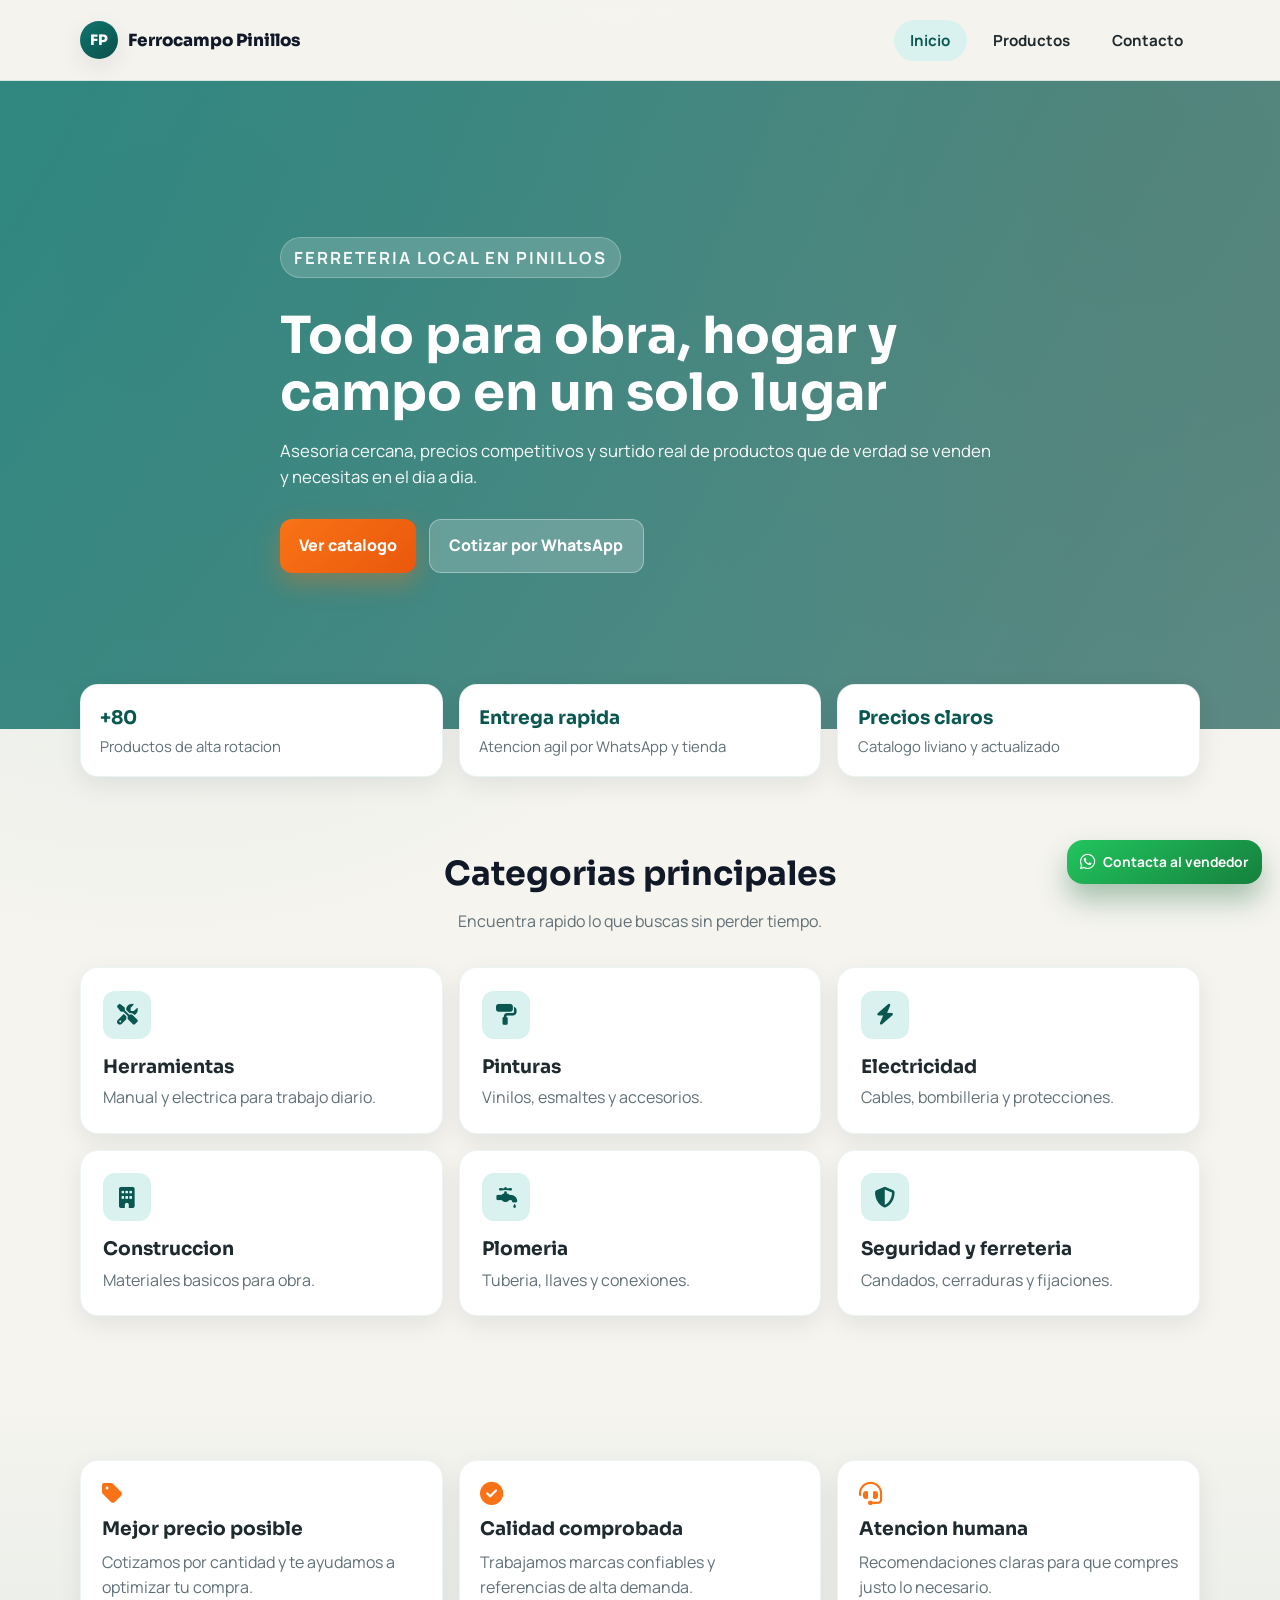
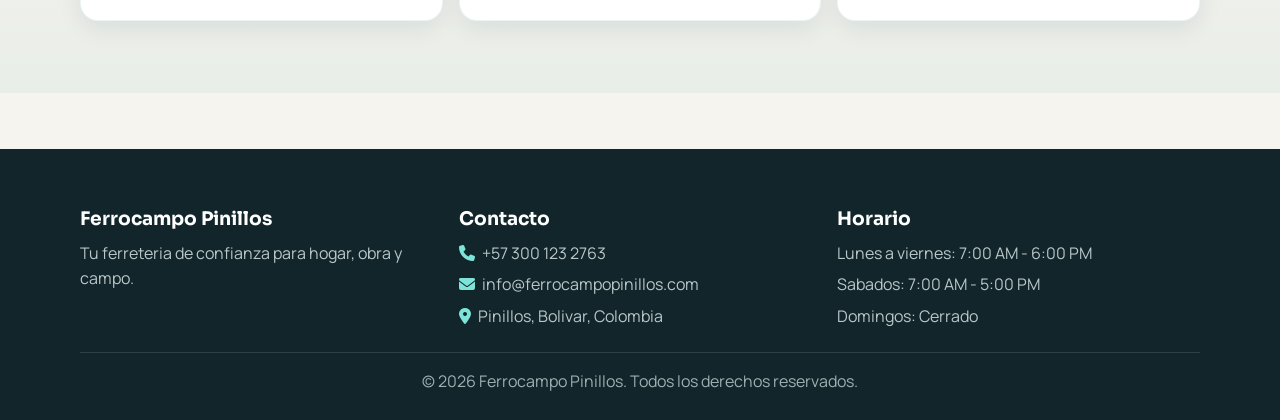
==== index.html @ fdd54530 "first commit" ====
<!DOCTYPE html>
<html lang="es">
<head>
    <meta charset="UTF-8">
    <meta name="viewport" content="width=device-width, initial-scale=1.0">
    <title>Ferrocampo Pinillos - Ferreteria</title>
    <link rel="preconnect" href="https://fonts.googleapis.com">
    <link rel="preconnect" href="https://fonts.gstatic.com" crossorigin>
    <link href="https://fonts.googleapis.com/css2?family=Manrope:wght@400;600;700;800&family=Sora:wght@600;700;800&display=swap" rel="stylesheet">
    <link rel="stylesheet" href="css/style.css">
    <link rel="stylesheet" href="https://cdnjs.cloudflare.com/ajax/libs/font-awesome/6.4.0/css/all.min.css">
</head>
<body>
    <header class="header">
        <div class="container nav-wrap">
            <a class="logo" href="index.html" aria-label="Ir al inicio">
                <span class="logo-mark">FP</span>
                <span class="logo-text">Ferrocampo Pinillos</span>
            </a>

            <button class="nav-toggle" type="button" aria-label="Abrir menu" aria-expanded="false">
                <i class="fas fa-bars"></i>
            </button>

            <nav class="nav" id="main-nav">
                <ul>
                    <li><a href="index.html" class="active">Inicio</a></li>
                    <li><a href="productos.html">Productos</a></li>
                    <li><a href="contacto.html">Contacto</a></li>
                </ul>
            </nav>
        </div>
    </header>

    <main>
        <section class="hero">
            <div class="container hero-content">
                <p class="kicker">Ferreteria local en Pinillos</p>
                <h1>Todo para obra, hogar y campo en un solo lugar</h1>
                <p>Asesoria cercana, precios competitivos y surtido real de productos que de verdad se venden y necesitas en el dia a dia.</p>
                <div class="hero-actions">
                    <a href="productos.html" class="btn-primary">Ver catalogo</a>
                    <a href="https://wa.me/573001232763?text=Hola,%20quiero%20cotizar%20productos" class="btn-secondary" target="_blank">Cotizar por WhatsApp</a>
                </div>
            </div>
        </section>

        <section class="highlights">
            <div class="container stats-grid">
                <article class="stat-card">
                    <h3>+80</h3>
                    <p>Productos de alta rotacion</p>
                </article>
                <article class="stat-card">
                    <h3>Entrega rapida</h3>
                    <p>Atencion agil por WhatsApp y tienda</p>
                </article>
                <article class="stat-card">
                    <h3>Precios claros</h3>
                    <p>Catalogo liviano y actualizado</p>
                </article>
            </div>
        </section>

        <section class="categorias-destacadas">
            <div class="container">
                <div class="section-head">
                    <h2 class="section-title">Categorias principales</h2>
                    <p>Encuentra rapido lo que buscas sin perder tiempo.</p>
                </div>

                <div class="categorias-grid">
                    <article class="categoria-card">
                        <i class="fas fa-screwdriver-wrench"></i>
                        <h3>Herramientas</h3>
                        <p>Manual y electrica para trabajo diario.</p>
                    </article>
                    <article class="categoria-card">
                        <i class="fas fa-paint-roller"></i>
                        <h3>Pinturas</h3>
                        <p>Vinilos, esmaltes y accesorios.</p>
                    </article>
                    <article class="categoria-card">
                        <i class="fas fa-bolt"></i>
                        <h3>Electricidad</h3>
                        <p>Cables, bombilleria y protecciones.</p>
                    </article>
                    <article class="categoria-card">
                        <i class="fas fa-building"></i>
                        <h3>Construccion</h3>
                        <p>Materiales basicos para obra.</p>
                    </article>
                    <article class="categoria-card">
                        <i class="fas fa-faucet-drip"></i>
                        <h3>Plomeria</h3>
                        <p>Tuberia, llaves y conexiones.</p>
                    </article>
                    <article class="categoria-card">
                        <i class="fas fa-shield-alt"></i>
                        <h3>Seguridad y ferreteria</h3>
                        <p>Candados, cerraduras y fijaciones.</p>
                    </article>
                </div>
            </div>
        </section>

        <section class="caracteristicas">
            <div class="container caracteristicas-grid">
                <article class="caracteristica">
                    <i class="fas fa-tag"></i>
                    <h3>Mejor precio posible</h3>
                    <p>Cotizamos por cantidad y te ayudamos a optimizar tu compra.</p>
                </article>
                <article class="caracteristica">
                    <i class="fas fa-check-circle"></i>
                    <h3>Calidad comprobada</h3>
                    <p>Trabajamos marcas confiables y referencias de alta demanda.</p>
                </article>
                <article class="caracteristica">
                    <i class="fas fa-headset"></i>
                    <h3>Atencion humana</h3>
                    <p>Recomendaciones claras para que compres justo lo necesario.</p>
                </article>
            </div>
        </section>
    </main>

    <footer class="footer">
        <div class="container">
            <div class="footer-content">
                <div class="footer-section">
                    <h3>Ferrocampo Pinillos</h3>
                    <p>Tu ferreteria de confianza para hogar, obra y campo.</p>
                </div>
                <div class="footer-section">
                    <h3>Contacto</h3>
                    <p><i class="fas fa-phone"></i> +57 300 123 2763</p>
                    <p><i class="fas fa-envelope"></i> info@ferrocampopinillos.com</p>
                    <p><i class="fas fa-map-marker-alt"></i> Pinillos, Bolivar, Colombia</p>
                </div>
                <div class="footer-section">
                    <h3>Horario</h3>
                    <p>Lunes a viernes: 7:00 AM - 6:00 PM</p>
                    <p>Sabados: 7:00 AM - 5:00 PM</p>
                    <p>Domingos: Cerrado</p>
                </div>
            </div>
            <div class="footer-bottom">
                <p>&copy; 2026 Ferrocampo Pinillos. Todos los derechos reservados.</p>
            </div>
        </div>
    </footer>

    <a href="https://wa.me/573001232763?text=Hola,%20necesito%20informacion%20sobre%20productos%20de%20la%20ferreteria" class="whatsapp-float" target="_blank" title="Contactanos por WhatsApp">
        <i class="fab fa-whatsapp"></i>
        <span>Contacta al vendedor</span>
    </a>

    <script src="js/script.js"></script>
</body>
</html>
---- css/style.css ----
* {
    margin: 0;
    padding: 0;
    box-sizing: border-box;
}

:root {
    --bg: #f5f4ef;
    --bg-soft: #efece2;
    --surface: #ffffff;
    --surface-2: #f8f9fb;
    --text: #1f2a2e;
    --muted: #617076;
    --brand: #0f766e;
    --brand-strong: #0a5751;
    --brand-soft: #d9f2ef;
    --accent: #f97316;
    --ink: #111827;
    --ring: rgba(15, 118, 110, 0.2);
    --header-h: 80px;
    --shadow-sm: 0 8px 24px rgba(17, 24, 39, 0.08);
    --shadow-md: 0 20px 45px rgba(17, 24, 39, 0.12);
    --radius-sm: 12px;
    --radius-md: 18px;
    --radius-lg: 28px;
}

html {
    scroll-behavior: smooth;
}

body {
    font-family: "Manrope", sans-serif;
    color: var(--text);
    background:
        radial-gradient(circle at 12% 12%, rgba(15, 118, 110, 0.09), transparent 34%),
        radial-gradient(circle at 88% 8%, rgba(249, 115, 22, 0.12), transparent 28%),
        var(--bg);
    line-height: 1.55;
}

.container {
    width: min(1120px, 92%);
    margin-inline: auto;
}

.sr-only {
    position: absolute;
    width: 1px;
    height: 1px;
    padding: 0;
    margin: -1px;
    overflow: hidden;
    clip: rect(0, 0, 0, 0);
    border: 0;
}

.header {
    position: sticky;
    top: 0;
    z-index: 1100;
    backdrop-filter: blur(8px);
    background: rgba(245, 244, 239, 0.94);
    border-bottom: 1px solid rgba(15, 118, 110, 0.12);
}

.nav-wrap {
    min-height: var(--header-h);
    display: flex;
    align-items: center;
    justify-content: space-between;
    gap: 1rem;
}

.logo {
    text-decoration: none;
    display: inline-flex;
    align-items: center;
    gap: 0.65rem;
}

.logo-mark {
    width: 38px;
    height: 38px;
    border-radius: 50%;
    display: inline-flex;
    align-items: center;
    justify-content: center;
    font: 800 0.9rem "Sora", sans-serif;
    color: #fff;
    background: linear-gradient(140deg, var(--brand), #0b4f4a);
    box-shadow: var(--shadow-sm);
}

.logo-text {
    font: 800 1.05rem "Sora", sans-serif;
    color: var(--ink);
}

.nav ul {
    display: flex;
    list-style: none;
    gap: 0.55rem;
}

.nav a {
    text-decoration: none;
    color: var(--text);
    font-weight: 700;
    font-size: 0.95rem;
    border-radius: 999px;
    padding: 0.62rem 1.05rem;
    transition: all 0.25s ease;
}

.nav a:hover,
.nav a.active {
    color: var(--brand-strong);
    background: var(--brand-soft);
}

.nav-toggle {
    display: none;
    width: 42px;
    height: 42px;
    border: 1px solid rgba(15, 118, 110, 0.25);
    border-radius: 11px;
    background: var(--surface);
    color: var(--brand-strong);
    cursor: pointer;
}

.hero {
    position: relative;
    min-height: 72vh;
    display: grid;
    align-items: center;
    padding: 4rem 0;
}

.hero::before {
    content: "";
    position: absolute;
    inset: 0;
    background:
        linear-gradient(120deg, rgba(15, 118, 110, 0.85), rgba(11, 79, 74, 0.65)),
        url("https://images.unsplash.com/photo-1504307651254-35680f356dfd?auto=format&fit=crop&w=1400&q=80") center/cover;
    z-index: -1;
}

.hero.hero-productos::before {
    background:
        linear-gradient(120deg, rgba(15, 118, 110, 0.85), rgba(249, 115, 22, 0.45)),
        url("https://images.unsplash.com/photo-1504148455328-c376907d081c?auto=format&fit=crop&w=1400&q=80") center/cover;
}

.hero.hero-contacto::before {
    background:
        linear-gradient(120deg, rgba(17, 24, 39, 0.78), rgba(15, 118, 110, 0.65)),
        url("https://images.unsplash.com/photo-1497366754035-f200968a6e72?auto=format&fit=crop&w=1400&q=80") center/cover;
}

.hero-content {
    color: #fff;
    max-width: 720px;
    animation: fadeUp 0.7s ease;
}

.kicker {
    display: inline-block;
    font-size: 0.76rem;
    letter-spacing: 0.12em;
    text-transform: uppercase;
    font-weight: 700;
    background: rgba(255, 255, 255, 0.18);
    border: 1px solid rgba(255, 255, 255, 0.25);
    border-radius: 999px;
    padding: 0.4rem 0.8rem;
    margin-bottom: 1rem;
}

.hero h1 {
    font-family: "Sora", sans-serif;
    font-size: clamp(1.85rem, 4vw, 3.2rem);
    line-height: 1.12;
    margin-bottom: 1rem;
}

.hero p {
    font-size: 1.05rem;
    margin-bottom: 1.8rem;
    opacity: 0.96;
}

.hero-actions {
    display: flex;
    flex-wrap: wrap;
    gap: 0.8rem;
}

.btn-primary,
.btn-secondary {
    text-decoration: none;
    display: inline-flex;
    align-items: center;
    justify-content: center;
    padding: 0.85rem 1.2rem;
    border-radius: 12px;
    font-weight: 800;
    transition: transform 0.2s ease, box-shadow 0.2s ease, background 0.2s ease;
}

.btn-primary {
    color: #fff;
    background: linear-gradient(135deg, var(--accent), #ea580c);
    box-shadow: 0 10px 24px rgba(249, 115, 22, 0.35);
}

.btn-secondary {
    color: #fff;
    background: rgba(255, 255, 255, 0.2);
    border: 1px solid rgba(255, 255, 255, 0.35);
}

.btn-primary:hover,
.btn-secondary:hover {
    transform: translateY(-2px);
}

.section-head {
    text-align: center;
    margin-bottom: 2.1rem;
}

.section-title {
    font-family: "Sora", sans-serif;
    font-size: clamp(1.55rem, 2.6vw, 2.3rem);
    color: var(--ink);
    margin-bottom: 0.55rem;
}

.section-head p {
    color: var(--muted);
    max-width: 720px;
    margin-inline: auto;
}

.highlights {
    margin-top: -2.8rem;
    position: relative;
    z-index: 4;
}

.stats-grid {
    display: grid;
    grid-template-columns: repeat(3, minmax(0, 1fr));
    gap: 1rem;
}

.stat-card {
    background: var(--surface);
    border-radius: var(--radius-md);
    padding: 1.1rem 1.2rem;
    box-shadow: var(--shadow-sm);
    border: 1px solid rgba(15, 118, 110, 0.09);
}

.stat-card h3 {
    font-family: "Sora", sans-serif;
    color: var(--brand-strong);
    margin-bottom: 0.2rem;
}

.stat-card p {
    color: var(--muted);
    font-size: 0.93rem;
}

.categorias-destacadas,
.caracteristicas,
.productos-section,
.tabla-section,
.contacto-section {
    padding: 4.5rem 0;
}

.categorias-grid {
    display: grid;
    grid-template-columns: repeat(3, minmax(0, 1fr));
    gap: 1rem;
}

.categoria-card,
.caracteristica,
.contacto-info {
    background: var(--surface);
    border-radius: var(--radius-md);
    box-shadow: var(--shadow-sm);
    border: 1px solid rgba(15, 118, 110, 0.08);
}

.categoria-card {
    padding: 1.4rem;
    transition: transform 0.2s ease;
}

.categoria-card:hover {
    transform: translateY(-4px);
}

.categoria-card i {
    width: 48px;
    height: 48px;
    border-radius: 12px;
    display: inline-flex;
    align-items: center;
    justify-content: center;
    font-size: 1.3rem;
    color: var(--brand-strong);
    background: var(--brand-soft);
    margin-bottom: 0.8rem;
}

.categoria-card h3 {
    font-family: "Sora", sans-serif;
    margin-bottom: 0.3rem;
}

.categoria-card p,
.caracteristica p,
.contacto-item p {
    color: var(--muted);
}

.caracteristicas {
    background: linear-gradient(180deg, transparent, rgba(15, 118, 110, 0.05));
}

.caracteristicas-grid {
    display: grid;
    grid-template-columns: repeat(3, minmax(0, 1fr));
    gap: 1rem;
}

.caracteristica {
    padding: 1.3rem;
}

.caracteristica i {
    color: var(--accent);
    font-size: 1.45rem;
    margin-bottom: 0.6rem;
}

.caracteristica h3 {
    font-family: "Sora", sans-serif;
    margin-bottom: 0.4rem;
}

.filtros {
    display: flex;
    justify-content: center;
    flex-wrap: wrap;
    gap: 0.55rem;
    margin-bottom: 1.15rem;
}

.filtro-btn {
    border: 1px solid rgba(15, 118, 110, 0.24);
    background: var(--surface);
    color: var(--brand-strong);
    border-radius: 999px;
    padding: 0.55rem 1rem;
    cursor: pointer;
    font-weight: 700;
    transition: all 0.2s ease;
}

.filtro-btn:hover,
.filtro-btn.active {
    background: var(--brand-soft);
    border-color: rgba(15, 118, 110, 0.35);
}

.buscador {
    position: relative;
    max-width: 620px;
    margin: 0 auto 2rem;
}

.buscador input {
    width: 100%;
    background: var(--surface);
    border: 1px solid rgba(15, 118, 110, 0.22);
    border-radius: 14px;
    padding: 0.95rem 2.9rem 0.95rem 1rem;
    outline: none;
    transition: box-shadow 0.2s ease, border-color 0.2s ease;
}

.buscador input:focus {
    border-color: var(--brand);
    box-shadow: 0 0 0 4px var(--ring);
}

.buscador i {
    position: absolute;
    top: 50%;
    right: 1rem;
    transform: translateY(-50%);
    color: var(--brand-strong);
}

.productos-grid {
    display: grid;
    grid-template-columns: repeat(4, minmax(0, 1fr));
    gap: 0.95rem;
}

.producto-card {
    background: var(--surface);
    border-radius: var(--radius-md);
    border: 1px solid rgba(15, 118, 110, 0.08);
    padding: 1.05rem;
    box-shadow: var(--shadow-sm);
    transition: transform 0.2s ease;
}

.producto-card:hover {
    transform: translateY(-4px);
}

.producto-imagen {
    width: 54px;
    height: 54px;
    border-radius: 14px;
    background: var(--brand-soft);
    color: var(--brand-strong);
    display: flex;
    align-items: center;
    justify-content: center;
    font-size: 1.3rem;
    margin-bottom: 0.8rem;
}

.producto-card h3 {
    font-size: 1rem;
    margin-bottom: 0.38rem;
    font-family: "Sora", sans-serif;
}

.producto-descripcion {
    font-size: 0.89rem;
    color: var(--muted);
    margin-bottom: 0.68rem;
}

.producto-precio {
    color: var(--brand-strong);
    font-weight: 800;
    font-size: 1.1rem;
    margin-bottom: 0.6rem;
}

.categoria-tag {
    font-size: 0.76rem;
    font-weight: 700;
    color: #fff;
    background: linear-gradient(145deg, var(--brand), var(--brand-strong));
    border-radius: 999px;
    display: inline-flex;
    padding: 0.25rem 0.7rem;
}

.producto-card.hidden,
.producto-row.hidden {
    display: none;
}

.tabla-section {
    padding-top: 1.5rem;
}

.tabla-wrap {
    overflow-x: auto;
    background: var(--surface);
    border-radius: var(--radius-md);
    border: 1px solid rgba(15, 118, 110, 0.12);
    box-shadow: var(--shadow-sm);
}

.productos-tabla {
    width: 100%;
    border-collapse: collapse;
    min-width: 680px;
}

.productos-tabla th,
.productos-tabla td {
    text-align: left;
    padding: 0.9rem 1rem;
    border-bottom: 1px solid rgba(15, 118, 110, 0.08);
}

.productos-tabla thead th {
    font-family: "Sora", sans-serif;
    font-size: 0.88rem;
    letter-spacing: 0.04em;
    text-transform: uppercase;
    color: var(--brand-strong);
    background: var(--surface-2);
}

.productos-tabla tbody tr:hover {
    background: #f2fdfa;
}

.nota-precios {
    margin-top: 0.9rem;
    color: var(--muted);
    text-align: center;
}

.productos-contador {
    margin-top: 1rem;
    text-align: center;
    color: var(--muted);
    font-weight: 600;
}

.contacto-content {
    display: grid;
    grid-template-columns: 1fr;
    max-width: 760px;
    margin: 0 auto;
}

.contacto-info {
    padding: 1.6rem;
}

.contacto-info-title {
    font-family: "Sora", sans-serif;
    color: var(--brand-strong);
    margin-bottom: 1rem;
}

.contacto-item {
    display: flex;
    gap: 0.85rem;
    align-items: flex-start;
    padding: 0.9rem 0;
    border-bottom: 1px dashed rgba(15, 118, 110, 0.15);
}

.contacto-item:last-child {
    border-bottom: 0;
}

.contacto-item i {
    width: 34px;
    height: 34px;
    border-radius: 9px;
    background: var(--brand-soft);
    color: var(--brand-strong);
    display: inline-flex;
    justify-content: center;
    align-items: center;
    font-size: 0.95rem;
}

.contacto-item h3 {
    font-size: 1rem;
    margin-bottom: 0.2rem;
}

.whatsapp-icon {
    background: #dcfce7;
    color: #166534;
}

.whatsapp-link {
    text-decoration: none;
    color: #166534;
    font-weight: 700;
    display: inline-flex;
    gap: 0.4rem;
    align-items: center;
}

.footer {
    background: #12252a;
    color: #dce7e7;
    padding: 3.4rem 0 1.6rem;
    margin-top: 3.5rem;
}

.footer-content {
    display: grid;
    grid-template-columns: repeat(3, minmax(0, 1fr));
    gap: 1rem;
}

.footer-section h3 {
    color: #fff;
    font-family: "Sora", sans-serif;
    margin-bottom: 0.55rem;
}

.footer-section p {
    margin-bottom: 0.4rem;
    color: #b9c7c8;
}

.footer-section i {
    color: #7ee3d8;
    margin-right: 0.3rem;
}

.footer-bottom {
    margin-top: 1.1rem;
    padding-top: 1rem;
    border-top: 1px solid rgba(255, 255, 255, 0.12);
    text-align: center;
    color: #9db0b1;
}

.whatsapp-float {
    position: fixed;
    right: 18px;
    bottom: 16px;
    z-index: 1200;
    color: #fff;
    text-decoration: none;
    background: linear-gradient(145deg, #22c55e, #15803d);
    border-radius: 16px;
    padding: 0.7rem 0.85rem;
    box-shadow: 0 16px 28px rgba(22, 101, 52, 0.35);
    display: inline-flex;
    align-items: center;
    gap: 0.5rem;
    font-weight: 700;
    font-size: 0.86rem;
}

.whatsapp-float i {
    font-size: 1.1rem;
}

@keyframes fadeUp {
    from {
        opacity: 0;
        transform: translateY(10px);
    }
    to {
        opacity: 1;
        transform: translateY(0);
    }
}

@media (max-width: 1024px) {
    .productos-grid {
        grid-template-columns: repeat(3, minmax(0, 1fr));
    }

    .categorias-grid,
    .caracteristicas-grid,
    .stats-grid,
    .footer-content {
        grid-template-columns: repeat(2, minmax(0, 1fr));
    }
}

@media (max-width: 760px) {
    .header {
        border-bottom-color: rgba(15, 118, 110, 0.2);
    }

    .nav-toggle {
        display: inline-flex;
        align-items: center;
        justify-content: center;
    }

    .nav {
        position: absolute;
        top: var(--header-h);
        left: 0;
        right: 0;
        background: rgba(245, 244, 239, 0.98);
        border-bottom: 1px solid rgba(15, 118, 110, 0.14);
        padding: 0.9rem;
        display: none;
    }

    .nav.open {
        display: block;
        animation: fadeUp 0.2s ease;
    }

    .nav ul {
        flex-direction: column;
    }

    .hero {
        min-height: 62vh;
        padding: 3rem 0;
    }

    .hero h1 {
        font-size: 2rem;
    }

    .hero p {
        font-size: 0.98rem;
    }

    .productos-grid,
    .categorias-grid,
    .caracteristicas-grid,
    .stats-grid,
    .footer-content {
        grid-template-columns: 1fr;
    }

    .whatsapp-float span {
        display: none;
    }

    .whatsapp-float {
        width: 46px;
        height: 46px;
        border-radius: 999px;
        justify-content: center;
        padding: 0;
    }
}
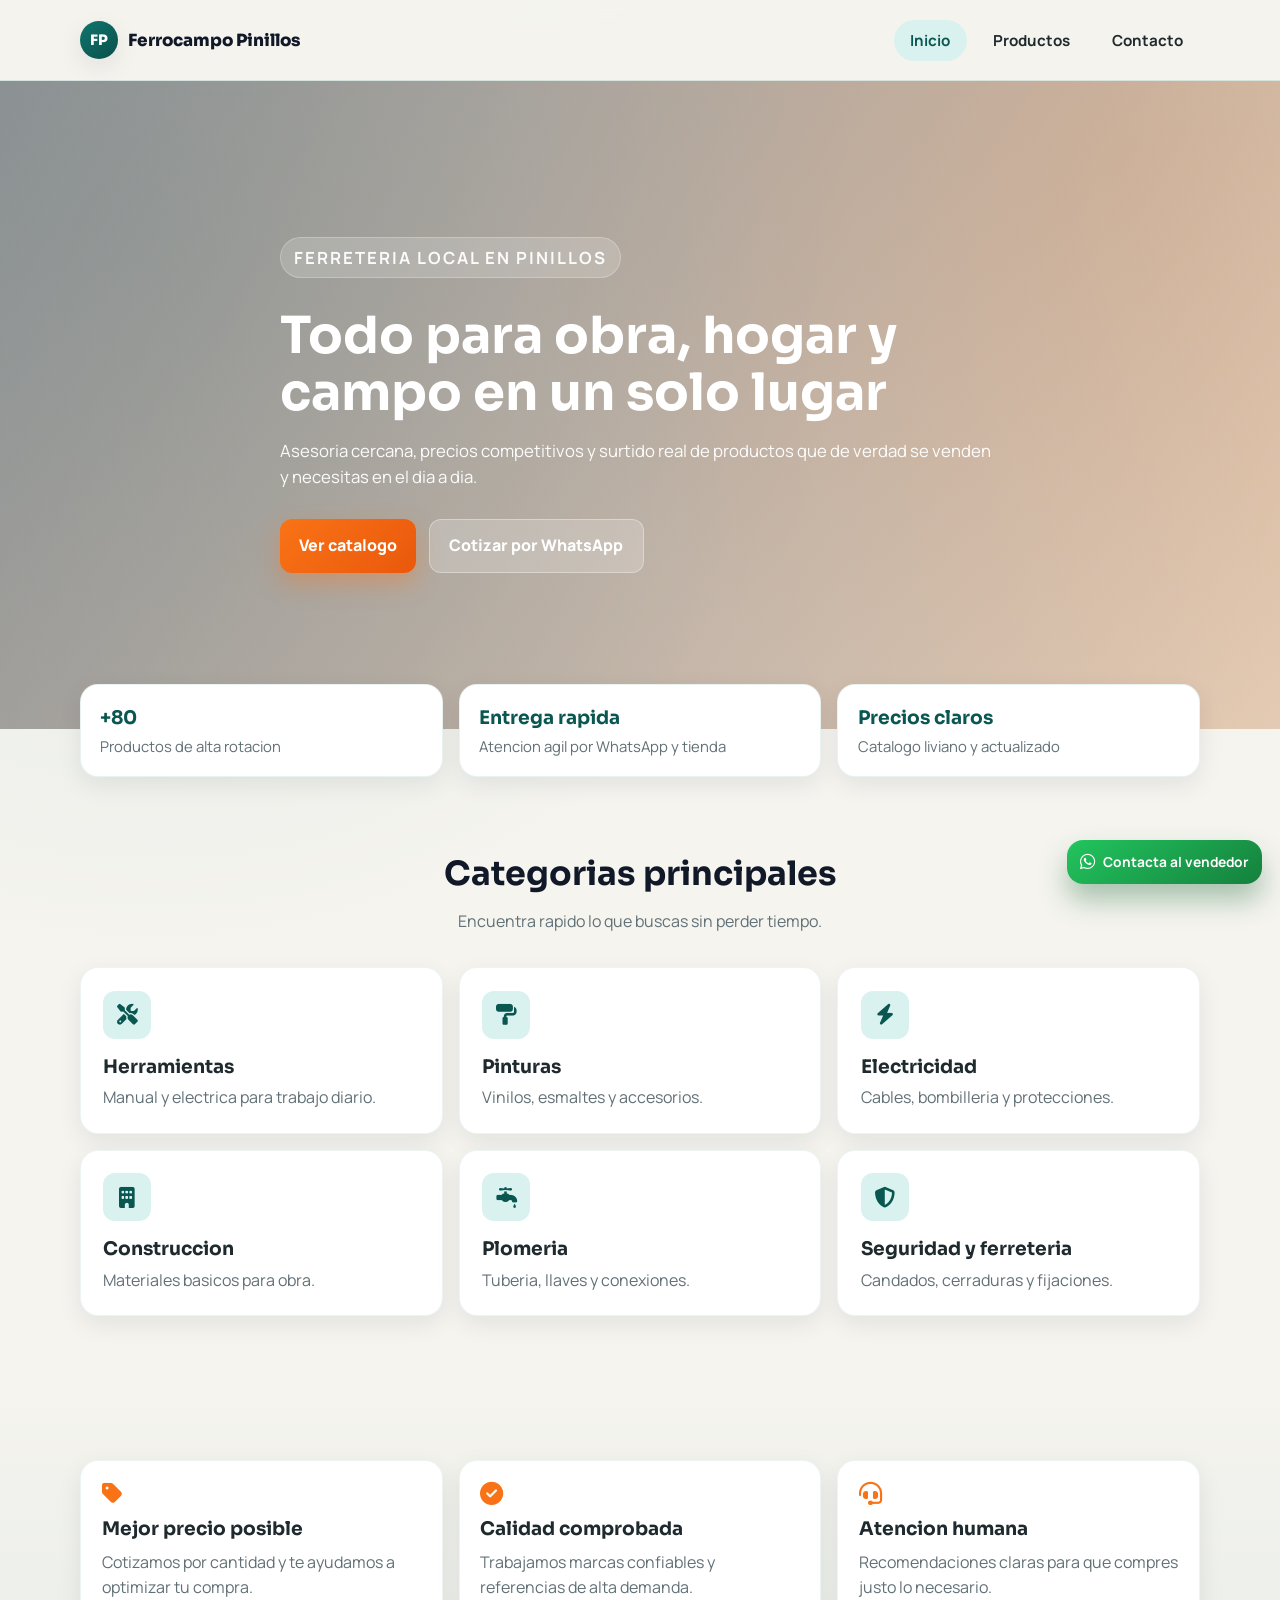
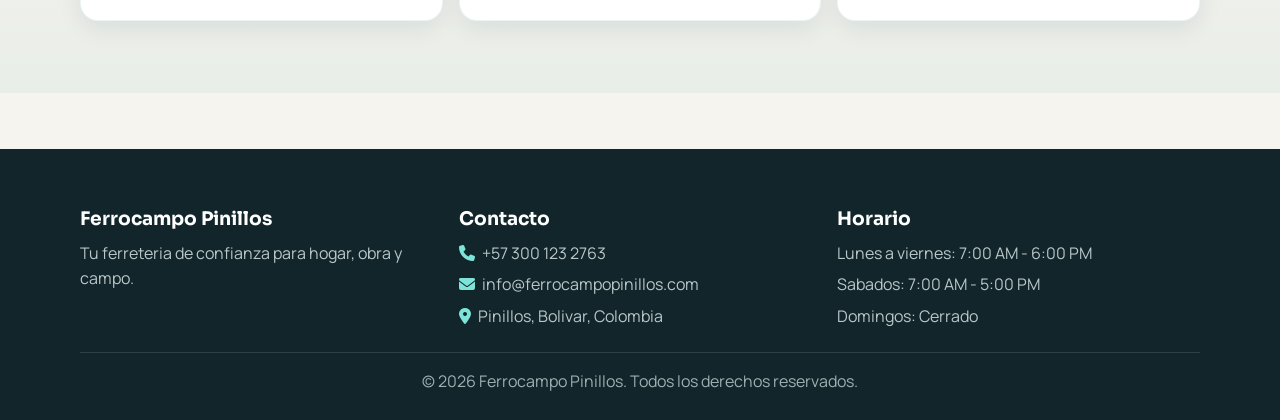
==== commit c9cd4105: "Bust cache for CSS and JS assets" ====
--- a/index.html
+++ b/index.html
@@ -7,7 +7,7 @@
     <link rel="preconnect" href="https://fonts.googleapis.com">
     <link rel="preconnect" href="https://fonts.gstatic.com" crossorigin>
     <link href="https://fonts.googleapis.com/css2?family=Manrope:wght@400;600;700;800&family=Sora:wght@600;700;800&display=swap" rel="stylesheet">
-    <link rel="stylesheet" href="css/style.css">
+    <link rel="stylesheet" href="css/style.css?v=20260406-1">
     <link rel="stylesheet" href="https://cdnjs.cloudflare.com/ajax/libs/font-awesome/6.4.0/css/all.min.css">
 </head>
 <body>
@@ -156,6 +156,6 @@
         <span>Contacta al vendedor</span>
     </a>
 
-    <script src="js/script.js"></script>
+    <script src="js/script.js?v=20260406-1"></script>
 </body>
 </html>
--- a/css/style.css
+++ b/css/style.css
@@ -143,7 +143,7 @@
     position: absolute;
     inset: 0;
     background:
-        linear-gradient(120deg, rgba(15, 118, 110, 0.85), rgba(11, 79, 74, 0.65)),
+        linear-gradient(120deg, rgba(28, 35, 46, 0.45), rgba(184, 96, 27, 0.28)),
         url("https://images.unsplash.com/photo-1504307651254-35680f356dfd?auto=format&fit=crop&w=1400&q=80") center/cover;
     z-index: -1;
 }
@@ -156,7 +156,7 @@
 
 .hero.hero-contacto::before {
     background:
-        linear-gradient(120deg, rgba(17, 24, 39, 0.78), rgba(15, 118, 110, 0.65)),
+    linear-gradient(120deg, rgba(22, 28, 38, 0.52), rgba(184, 96, 27, 0.24)),
         url("https://images.unsplash.com/photo-1497366754035-f200968a6e72?auto=format&fit=crop&w=1400&q=80") center/cover;
 }
 
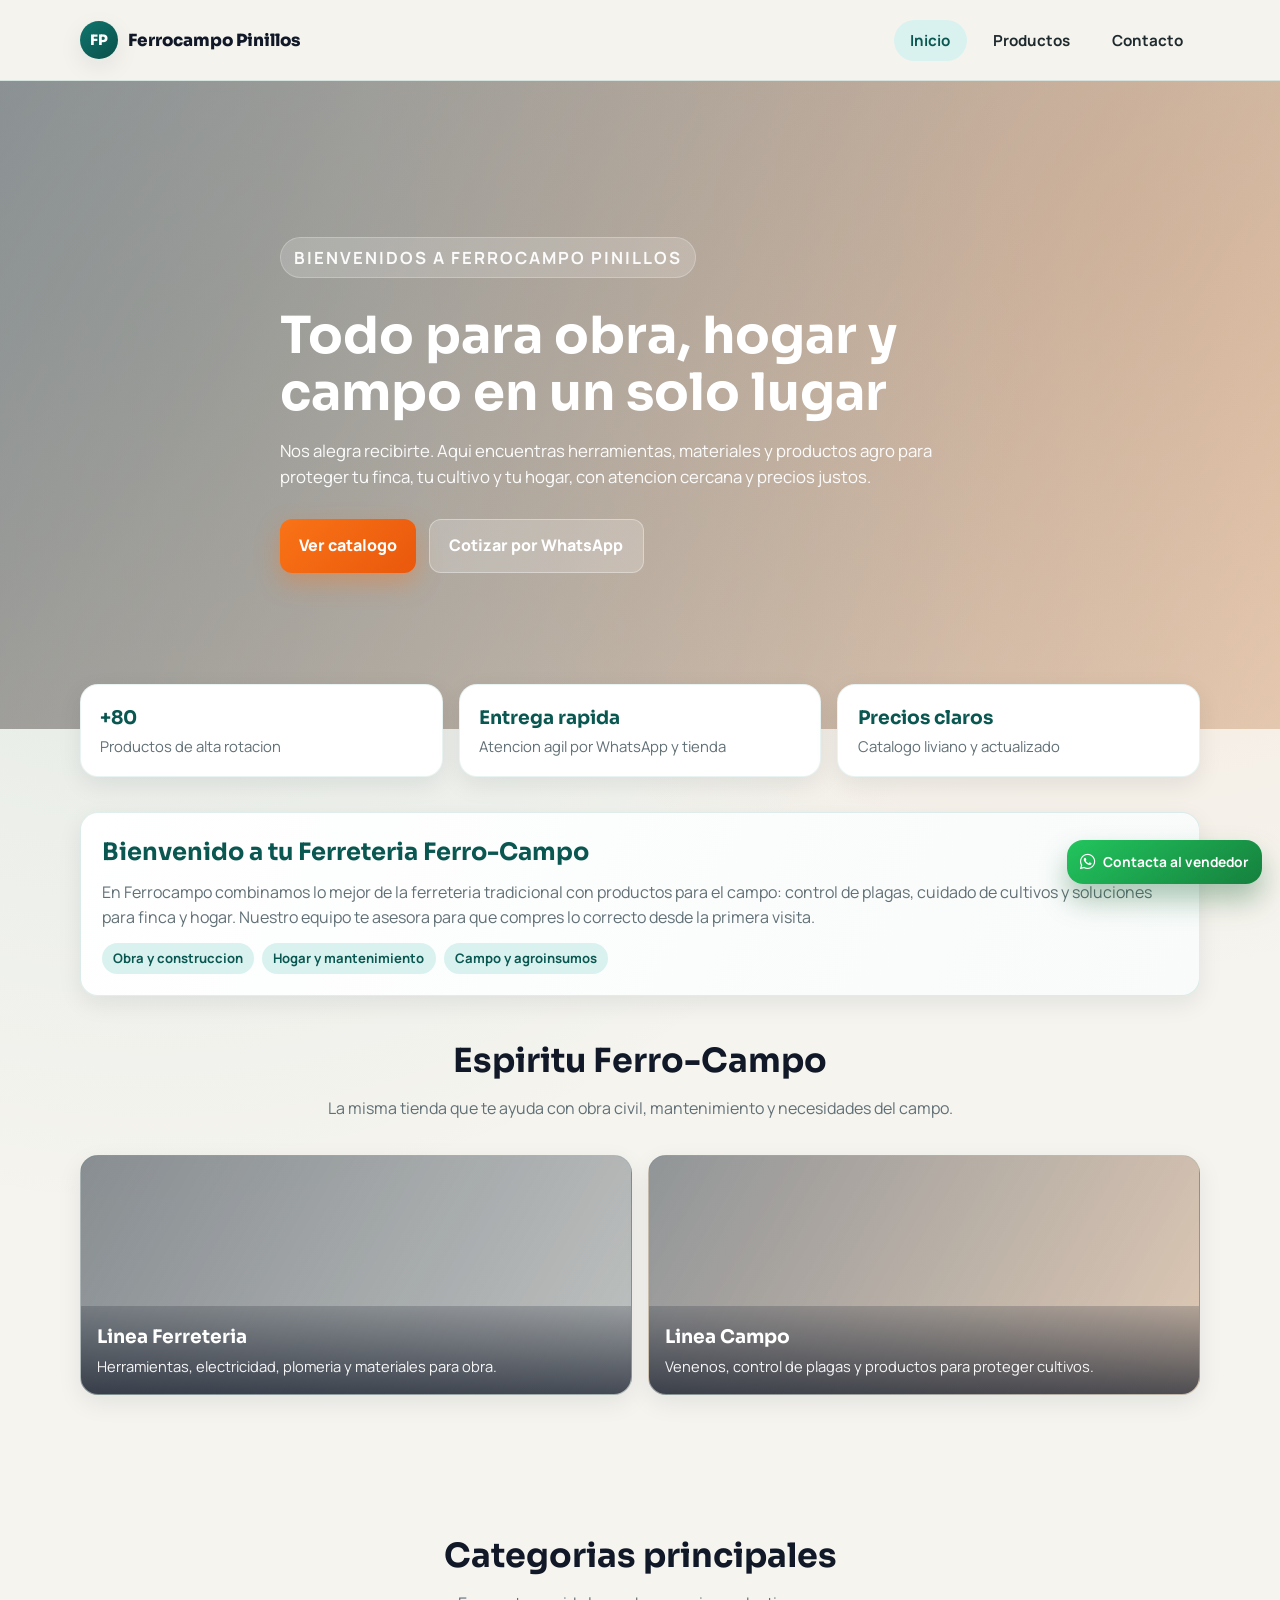
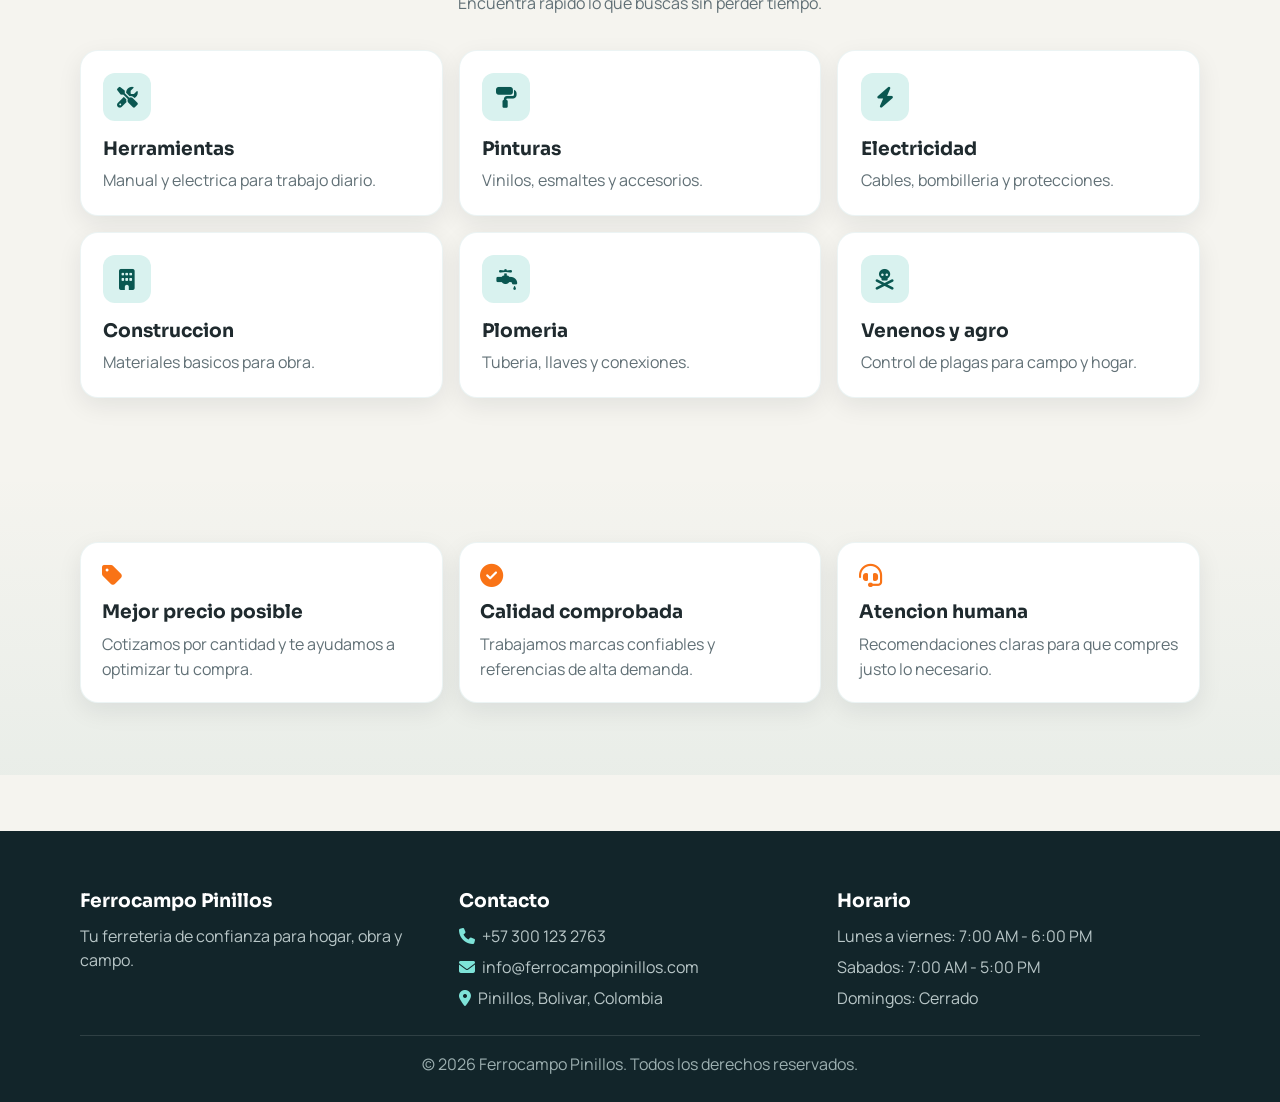
==== commit cfee0891: "Add ferrocampo welcome, agro visuals, and venom products" ====
--- a/index.html
+++ b/index.html
@@ -7,7 +7,7 @@
     <link rel="preconnect" href="https://fonts.googleapis.com">
     <link rel="preconnect" href="https://fonts.gstatic.com" crossorigin>
     <link href="https://fonts.googleapis.com/css2?family=Manrope:wght@400;600;700;800&family=Sora:wght@600;700;800&display=swap" rel="stylesheet">
-    <link rel="stylesheet" href="css/style.css?v=20260406-1">
+    <link rel="stylesheet" href="css/style.css?v=20260406-3">
     <link rel="stylesheet" href="https://cdnjs.cloudflare.com/ajax/libs/font-awesome/6.4.0/css/all.min.css">
 </head>
 <body>
@@ -35,9 +35,9 @@
     <main>
         <section class="hero">
             <div class="container hero-content">
-                <p class="kicker">Ferreteria local en Pinillos</p>
+                <p class="kicker">Bienvenidos a Ferrocampo Pinillos</p>
                 <h1>Todo para obra, hogar y campo en un solo lugar</h1>
-                <p>Asesoria cercana, precios competitivos y surtido real de productos que de verdad se venden y necesitas en el dia a dia.</p>
+                <p>Nos alegra recibirte. Aqui encuentras herramientas, materiales y productos agro para proteger tu finca, tu cultivo y tu hogar, con atencion cercana y precios justos.</p>
                 <div class="hero-actions">
                     <a href="productos.html" class="btn-primary">Ver catalogo</a>
                     <a href="https://wa.me/573001232763?text=Hola,%20quiero%20cotizar%20productos" class="btn-secondary" target="_blank">Cotizar por WhatsApp</a>
@@ -59,6 +59,43 @@
                     <h3>Precios claros</h3>
                     <p>Catalogo liviano y actualizado</p>
                 </article>
+            </div>
+        </section>
+
+        <section class="bienvenida">
+            <div class="container">
+                <article class="welcome-card">
+                    <h2>Bienvenido a tu Ferreteria Ferro-Campo</h2>
+                    <p>En Ferrocampo combinamos lo mejor de la ferreteria tradicional con productos para el campo: control de plagas, cuidado de cultivos y soluciones para finca y hogar. Nuestro equipo te asesora para que compres lo correcto desde la primera visita.</p>
+                    <div class="welcome-tags">
+                        <span>Obra y construccion</span>
+                        <span>Hogar y mantenimiento</span>
+                        <span>Campo y agroinsumos</span>
+                    </div>
+                </article>
+            </div>
+        </section>
+
+        <section class="ferrocampo-visual">
+            <div class="container">
+                <div class="section-head">
+                    <h2 class="section-title">Espiritu Ferro-Campo</h2>
+                    <p>La misma tienda que te ayuda con obra civil, mantenimiento y necesidades del campo.</p>
+                </div>
+                <div class="visual-grid">
+                    <article class="visual-card visual-ferro">
+                        <div class="visual-overlay">
+                            <h3>Linea Ferreteria</h3>
+                            <p>Herramientas, electricidad, plomeria y materiales para obra.</p>
+                        </div>
+                    </article>
+                    <article class="visual-card visual-campo">
+                        <div class="visual-overlay">
+                            <h3>Linea Campo</h3>
+                            <p>Venenos, control de plagas y productos para proteger cultivos.</p>
+                        </div>
+                    </article>
+                </div>
             </div>
         </section>
 
@@ -96,9 +133,9 @@
                         <p>Tuberia, llaves y conexiones.</p>
                     </article>
                     <article class="categoria-card">
-                        <i class="fas fa-shield-alt"></i>
-                        <h3>Seguridad y ferreteria</h3>
-                        <p>Candados, cerraduras y fijaciones.</p>
+                        <i class="fas fa-skull-crossbones"></i>
+                        <h3>Venenos y agro</h3>
+                        <p>Control de plagas para campo y hogar.</p>
                     </article>
                 </div>
             </div>
@@ -156,6 +193,6 @@
         <span>Contacta al vendedor</span>
     </a>
 
-    <script src="js/script.js?v=20260406-1"></script>
+    <script src="js/script.js?v=20260406-3"></script>
 </body>
 </html>
--- a/css/style.css
+++ b/css/style.css
@@ -150,13 +150,13 @@
 
 .hero.hero-productos::before {
     background:
-        linear-gradient(120deg, rgba(15, 118, 110, 0.85), rgba(249, 115, 22, 0.45)),
+        linear-gradient(120deg, rgba(25, 43, 62, 0.42), rgba(180, 97, 28, 0.34)),
         url("https://images.unsplash.com/photo-1504148455328-c376907d081c?auto=format&fit=crop&w=1400&q=80") center/cover;
 }
 
 .hero.hero-contacto::before {
     background:
-    linear-gradient(120deg, rgba(22, 28, 38, 0.52), rgba(184, 96, 27, 0.24)),
+        linear-gradient(120deg, rgba(22, 28, 38, 0.52), rgba(184, 96, 27, 0.24)),
         url("https://images.unsplash.com/photo-1497366754035-f200968a6e72?auto=format&fit=crop&w=1400&q=80") center/cover;
 }
 
@@ -249,6 +249,91 @@
     margin-top: -2.8rem;
     position: relative;
     z-index: 4;
+}
+
+.bienvenida {
+    padding: 2.2rem 0 1rem;
+}
+
+.welcome-card {
+    background: linear-gradient(120deg, #ffffff, #f8fbfa);
+    border-radius: var(--radius-md);
+    border: 1px solid rgba(15, 118, 110, 0.12);
+    box-shadow: var(--shadow-sm);
+    padding: 1.3rem;
+}
+
+.welcome-card h2 {
+    font-family: "Sora", sans-serif;
+    color: var(--brand-strong);
+    margin-bottom: 0.6rem;
+}
+
+.welcome-card p {
+    color: var(--muted);
+    margin-bottom: 0.8rem;
+}
+
+.welcome-tags {
+    display: flex;
+    flex-wrap: wrap;
+    gap: 0.5rem;
+}
+
+.welcome-tags span {
+    background: var(--brand-soft);
+    color: var(--brand-strong);
+    border-radius: 999px;
+    padding: 0.35rem 0.7rem;
+    font-size: 0.82rem;
+    font-weight: 700;
+}
+
+.ferrocampo-visual {
+    padding: 1.5rem 0 4rem;
+}
+
+.visual-grid {
+    display: grid;
+    grid-template-columns: repeat(2, minmax(0, 1fr));
+    gap: 1rem;
+}
+
+.visual-card {
+    min-height: 240px;
+    border-radius: var(--radius-md);
+    background-size: cover;
+    background-position: center;
+    overflow: hidden;
+    box-shadow: var(--shadow-sm);
+    border: 1px solid rgba(15, 118, 110, 0.08);
+    display: flex;
+    align-items: flex-end;
+}
+
+.visual-ferro {
+    background-image: linear-gradient(120deg, rgba(18, 31, 44, 0.48), rgba(18, 31, 44, 0.24)), url("https://images.unsplash.com/photo-1609205807107-e8ec2120f1aa?auto=format&fit=crop&w=1400&q=80");
+}
+
+.visual-campo {
+    background-image: linear-gradient(120deg, rgba(24, 33, 45, 0.45), rgba(166, 90, 29, 0.28)), url("https://images.unsplash.com/photo-1615818499660-30bb5816e1c7?auto=format&fit=crop&w=1400&q=80");
+}
+
+.visual-overlay {
+    width: 100%;
+    padding: 1rem;
+    color: #fff;
+    background: linear-gradient(to top, rgba(17, 24, 39, 0.7), rgba(17, 24, 39, 0.2));
+}
+
+.visual-overlay h3 {
+    font-family: "Sora", sans-serif;
+    margin-bottom: 0.25rem;
+}
+
+.visual-overlay p {
+    font-size: 0.92rem;
+    opacity: 0.95;
 }
 
 .stats-grid {
@@ -669,6 +754,10 @@
     .footer-content {
         grid-template-columns: repeat(2, minmax(0, 1fr));
     }
+
+    .visual-grid {
+        grid-template-columns: 1fr;
+    }
 }
 
 @media (max-width: 760px) {
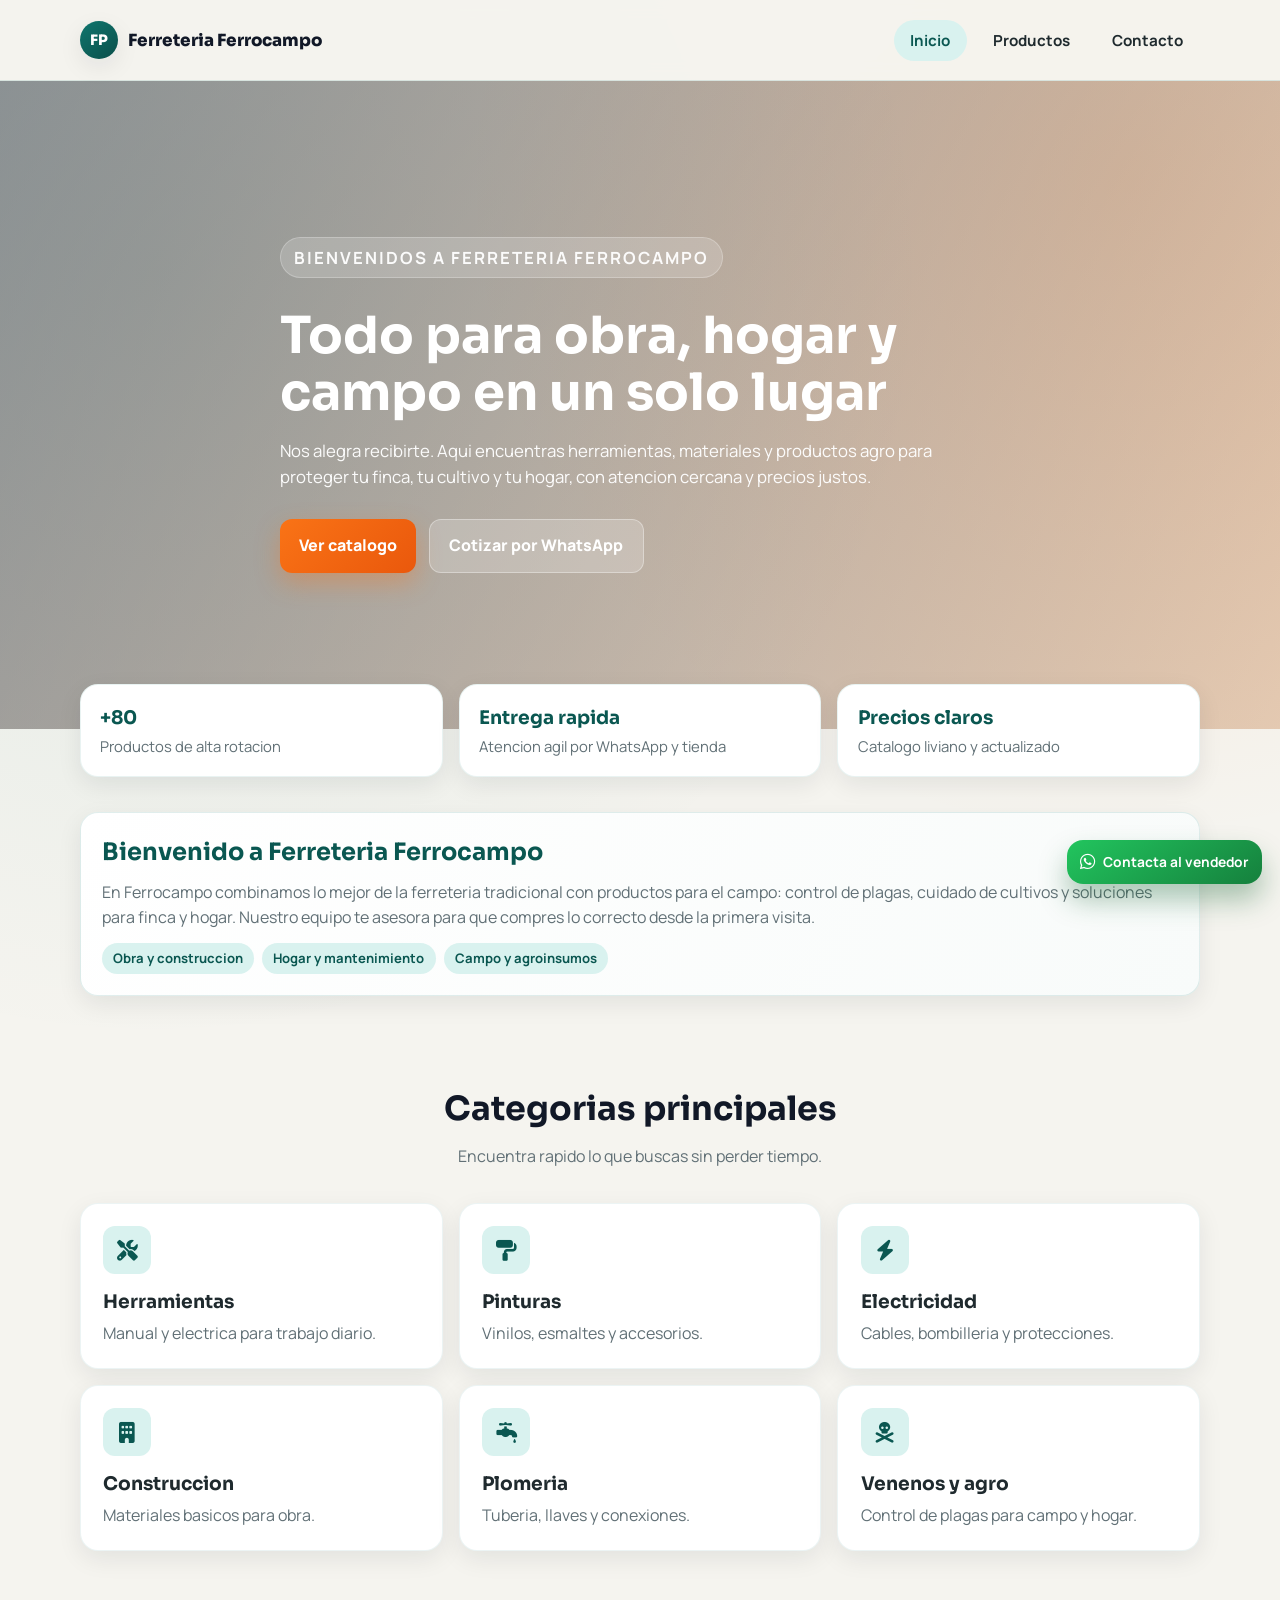
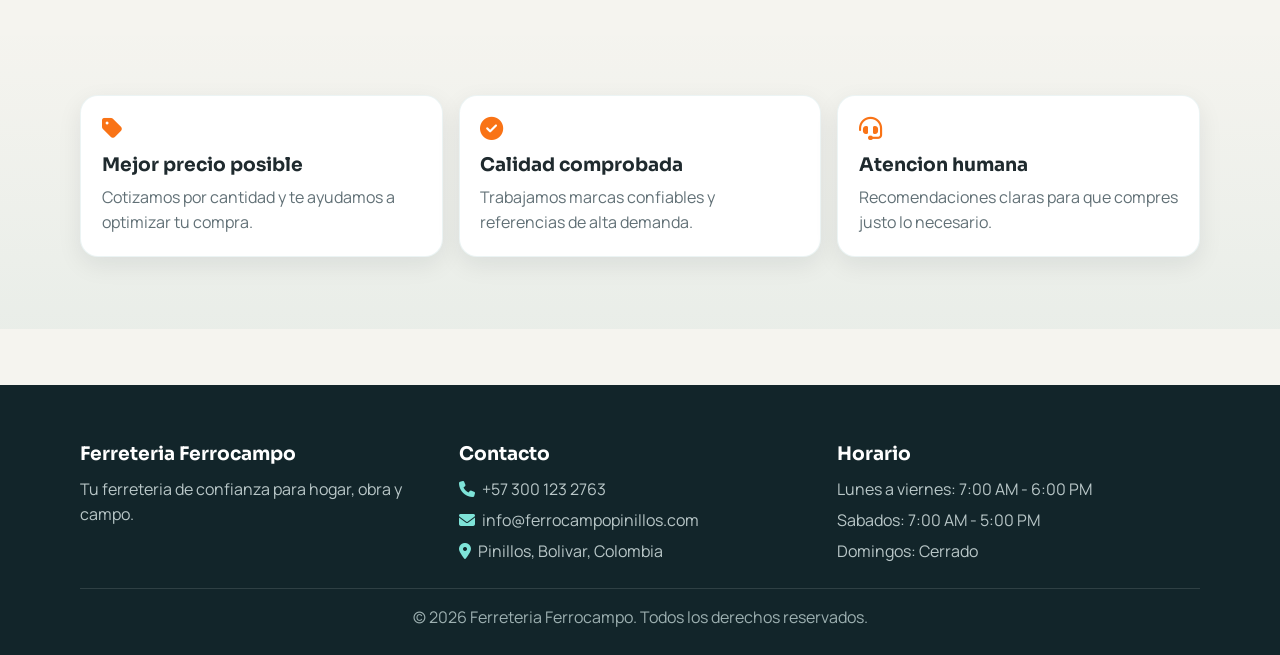
==== commit 7f297ffa: "Integrate product folder items into catalog" ====
--- a/index.html
+++ b/index.html
@@ -3,7 +3,7 @@
 <head>
     <meta charset="UTF-8">
     <meta name="viewport" content="width=device-width, initial-scale=1.0">
-    <title>Ferrocampo Pinillos - Ferreteria</title>
+    <title>Ferreteria Ferrocampo</title>
     <link rel="preconnect" href="https://fonts.googleapis.com">
     <link rel="preconnect" href="https://fonts.gstatic.com" crossorigin>
     <link href="https://fonts.googleapis.com/css2?family=Manrope:wght@400;600;700;800&family=Sora:wght@600;700;800&display=swap" rel="stylesheet">
@@ -15,7 +15,7 @@
         <div class="container nav-wrap">
             <a class="logo" href="index.html" aria-label="Ir al inicio">
                 <span class="logo-mark">FP</span>
-                <span class="logo-text">Ferrocampo Pinillos</span>
+                <span class="logo-text">Ferreteria Ferrocampo</span>
             </a>
 
             <button class="nav-toggle" type="button" aria-label="Abrir menu" aria-expanded="false">
@@ -35,7 +35,7 @@
     <main>
         <section class="hero">
             <div class="container hero-content">
-                <p class="kicker">Bienvenidos a Ferrocampo Pinillos</p>
+                <p class="kicker">Bienvenidos a Ferreteria Ferrocampo</p>
                 <h1>Todo para obra, hogar y campo en un solo lugar</h1>
                 <p>Nos alegra recibirte. Aqui encuentras herramientas, materiales y productos agro para proteger tu finca, tu cultivo y tu hogar, con atencion cercana y precios justos.</p>
                 <div class="hero-actions">
@@ -65,7 +65,7 @@
         <section class="bienvenida">
             <div class="container">
                 <article class="welcome-card">
-                    <h2>Bienvenido a tu Ferreteria Ferro-Campo</h2>
+                    <h2>Bienvenido a Ferreteria Ferrocampo</h2>
                     <p>En Ferrocampo combinamos lo mejor de la ferreteria tradicional con productos para el campo: control de plagas, cuidado de cultivos y soluciones para finca y hogar. Nuestro equipo te asesora para que compres lo correcto desde la primera visita.</p>
                     <div class="welcome-tags">
                         <span>Obra y construccion</span>
@@ -73,29 +73,6 @@
                         <span>Campo y agroinsumos</span>
                     </div>
                 </article>
-            </div>
-        </section>
-
-        <section class="ferrocampo-visual">
-            <div class="container">
-                <div class="section-head">
-                    <h2 class="section-title">Espiritu Ferro-Campo</h2>
-                    <p>La misma tienda que te ayuda con obra civil, mantenimiento y necesidades del campo.</p>
-                </div>
-                <div class="visual-grid">
-                    <article class="visual-card visual-ferro">
-                        <div class="visual-overlay">
-                            <h3>Linea Ferreteria</h3>
-                            <p>Herramientas, electricidad, plomeria y materiales para obra.</p>
-                        </div>
-                    </article>
-                    <article class="visual-card visual-campo">
-                        <div class="visual-overlay">
-                            <h3>Linea Campo</h3>
-                            <p>Venenos, control de plagas y productos para proteger cultivos.</p>
-                        </div>
-                    </article>
-                </div>
             </div>
         </section>
 
@@ -166,7 +143,7 @@
         <div class="container">
             <div class="footer-content">
                 <div class="footer-section">
-                    <h3>Ferrocampo Pinillos</h3>
+                    <h3>Ferreteria Ferrocampo</h3>
                     <p>Tu ferreteria de confianza para hogar, obra y campo.</p>
                 </div>
                 <div class="footer-section">
@@ -183,7 +160,7 @@
                 </div>
             </div>
             <div class="footer-bottom">
-                <p>&copy; 2026 Ferrocampo Pinillos. Todos los derechos reservados.</p>
+                <p>&copy; 2026 Ferreteria Ferrocampo. Todos los derechos reservados.</p>
             </div>
         </div>
     </footer>
--- a/css/style.css
+++ b/css/style.css
@@ -528,6 +528,13 @@
     margin-bottom: 0.8rem;
 }
 
+.producto-imagen img {
+    width: 100%;
+    height: 100%;
+    object-fit: cover;
+    border-radius: 12px;
+}
+
 .producto-card h3 {
     font-size: 1rem;
     margin-bottom: 0.38rem;
